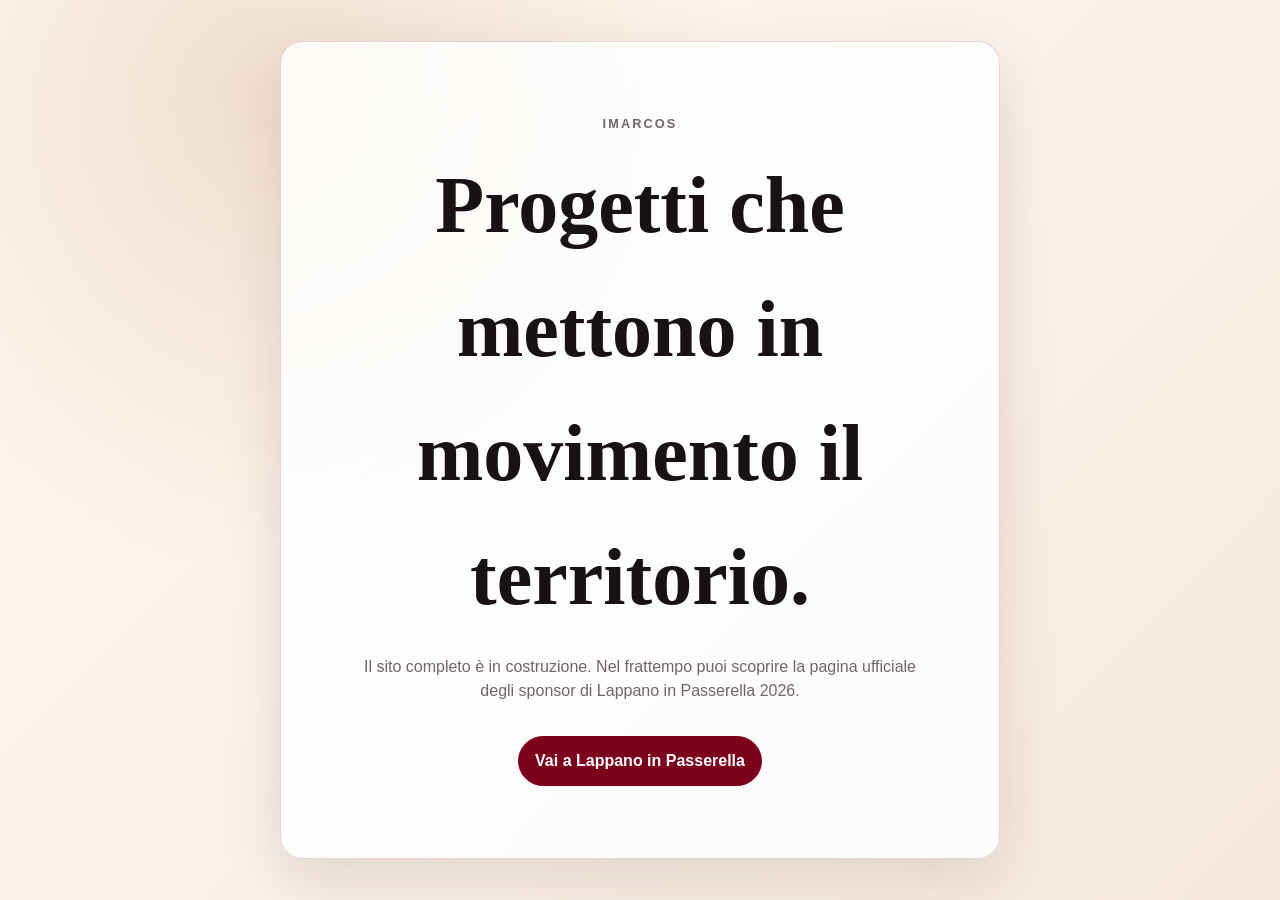
==== index.html @ 754109d4 "Add files via upload Caricamento iniziale sito iMARCOs" ====
<!doctype html>
<html lang="it">
<head>
  <meta charset="utf-8">
  <meta name="viewport" content="width=device-width, initial-scale=1">
  <meta name="theme-color" content="#7b001c">
  <meta name="description" content="iMARCOs - progetti, sport, eventi e territorio.">
  <title>iMARCOs</title>
  <link rel="stylesheet" href="assets/styles.css">
</head>
<body>
  <main class="home-shell">
    <section class="home-card">
      <p class="section-kicker">iMARCOs</p>
      <h1>Progetti che mettono in movimento il territorio.</h1>
      <p>Il sito completo è in costruzione. Nel frattempo puoi scoprire la pagina ufficiale degli sponsor di Lappano in Passerella 2026.</p>
      <a class="button" href="lappano-in-passerella/">Vai a Lappano in Passerella</a>
    </section>
  </main>
</body>
</html>
---- assets/styles.css ----
:root {
  --ink: #171214;
  --paper: #fffaf4;
  --paper-2: #f6eee5;
  --wine: #7b001c;
  --wine-dark: #4f0012;
  --gold: #b97a3f;
  --gold-light: #e2b77e;
  --muted: #6f6668;
  --line: rgba(123, 0, 28, 0.16);
  --shadow: 0 20px 60px rgba(55, 13, 20, 0.12);
  --radius: 22px;
}

* { box-sizing: border-box; }
html { scroll-behavior: smooth; }
body {
  margin: 0;
  color: var(--ink);
  background:
    radial-gradient(circle at 8% 0%, rgba(185, 122, 63, 0.12), transparent 32rem),
    linear-gradient(180deg, #fffdf9 0%, var(--paper) 100%);
  font-family: Arial, Helvetica, sans-serif;
  line-height: 1.55;
  -webkit-font-smoothing: antialiased;
}

a { color: inherit; }
img { max-width: 100%; display: block; }
button, a { -webkit-tap-highlight-color: transparent; }

.skip-link {
  position: absolute;
  left: -9999px;
  top: 0;
}
.skip-link:focus {
  left: 1rem;
  top: 1rem;
  z-index: 100;
  background: #fff;
  padding: .75rem 1rem;
  border-radius: 999px;
}

.site-header {
  position: sticky;
  top: 0;
  z-index: 20;
  backdrop-filter: blur(16px);
  background: rgba(255, 250, 244, 0.86);
  border-bottom: 1px solid var(--line);
}

.nav-wrap {
  width: min(1120px, calc(100% - 2rem));
  margin: 0 auto;
  min-height: 68px;
  display: flex;
  align-items: center;
  justify-content: space-between;
  gap: 1rem;
}

.brand {
  font-family: Georgia, 'Times New Roman', serif;
  font-weight: 700;
  letter-spacing: .02em;
  text-decoration: none;
}

.nav-link {
  color: var(--wine);
  font-weight: 700;
  text-decoration: none;
  border-bottom: 1px solid transparent;
}
.nav-link:hover, .nav-link:focus-visible { border-color: currentColor; }

.hero {
  color: #fff;
  background:
    radial-gradient(circle at 70% 18%, rgba(185, 122, 63, .24), transparent 32rem),
    linear-gradient(135deg, #0d090a 0%, #1b0a0f 58%, #3d0714 100%);
  overflow: hidden;
}

.hero-inner {
  width: min(1120px, calc(100% - 2rem));
  margin: 0 auto;
  padding: clamp(3.5rem, 8vw, 7.5rem) 0 clamp(3rem, 7vw, 6rem);
  display: grid;
  grid-template-columns: minmax(0, 1.05fr) minmax(300px, .95fr);
  gap: clamp(2rem, 5vw, 5rem);
  align-items: center;
}

.eyebrow {
  margin: 0 0 .9rem;
  color: var(--gold-light);
  font-size: .82rem;
  font-weight: 800;
  letter-spacing: .18em;
  text-transform: uppercase;
}

.hero h1 {
  margin: 0;
  font-family: Georgia, 'Times New Roman', serif;
  font-size: clamp(2.7rem, 8vw, 6.6rem);
  line-height: .93;
  letter-spacing: -.035em;
}

.hero-lead {
  max-width: 650px;
  margin: 1.4rem 0 0;
  color: rgba(255,255,255,.84);
  font-size: clamp(1rem, 2vw, 1.22rem);
}

.event-facts {
  margin: 2rem 0 0;
  padding: 0;
  display: flex;
  flex-wrap: wrap;
  gap: .8rem;
  list-style: none;
}
.event-facts li {
  border: 1px solid rgba(226, 183, 126, .38);
  background: rgba(255,255,255,.06);
  border-radius: 999px;
  padding: .65rem .95rem;
  font-weight: 700;
}

.hero-logo-card {
  border: 1px solid rgba(226, 183, 126, .27);
  border-radius: 30px;
  background: rgba(0,0,0,.28);
  box-shadow: 0 35px 90px rgba(0,0,0,.35);
  padding: clamp(1.2rem, 3vw, 2.4rem);
  transform: rotate(1deg);
}
.hero-logo-card img {
  width: 100%;
  border-radius: 14px;
}

.section {
  width: min(1120px, calc(100% - 2rem));
  margin: 0 auto;
  padding: clamp(3.5rem, 8vw, 7rem) 0;
}

.section-kicker {
  margin: 0 0 .55rem;
  color: var(--wine);
  font-size: .8rem;
  font-weight: 800;
  letter-spacing: .16em;
  text-transform: uppercase;
}

.section h2 {
  margin: 0;
  max-width: 850px;
  font-family: Georgia, 'Times New Roman', serif;
  font-size: clamp(2rem, 5vw, 4rem);
  line-height: 1.05;
  letter-spacing: -.025em;
}

.section-intro {
  max-width: 760px;
  margin: 1.15rem 0 0;
  color: var(--muted);
  font-size: 1.08rem;
}

.story-grid {
  display: grid;
  grid-template-columns: 1.15fr .85fr;
  gap: 1.4rem;
  margin-top: 2.2rem;
}

.story-card, .feature-card, .sponsor-card, .cta-card, .home-card {
  background: rgba(255,255,255,.82);
  border: 1px solid var(--line);
  border-radius: var(--radius);
  box-shadow: var(--shadow);
}

.story-card {
  padding: clamp(1.5rem, 4vw, 2.6rem);
}
.story-card p { margin: 0; font-size: 1.08rem; }
.story-card p + p { margin-top: 1rem; }

.feature-list {
  display: grid;
  gap: 1rem;
}
.feature-card { padding: 1.25rem 1.35rem; }
.feature-card strong {
  display: block;
  color: var(--wine);
  margin-bottom: .3rem;
}
.feature-card p { margin: 0; color: var(--muted); }

.sponsor-section {
  background: linear-gradient(180deg, rgba(123,0,28,.035), rgba(185,122,63,.06));
  border-top: 1px solid var(--line);
  border-bottom: 1px solid var(--line);
}

.sponsor-groups { margin-top: 2.3rem; }
.sponsor-group + .sponsor-group { margin-top: 3.2rem; }
.sponsor-group[hidden] { display: none; }
.sponsor-group-title {
  margin: 0 0 1.1rem;
  color: var(--wine-dark);
  font-family: Georgia, 'Times New Roman', serif;
  font-size: 1.55rem;
}

.sponsor-grid {
  display: grid;
  grid-template-columns: repeat(3, minmax(0, 1fr));
  gap: 1rem;
}
.sponsor-grid.featured { grid-template-columns: repeat(2, minmax(0, 1fr)); }

.sponsor-card {
  min-width: 0;
  padding: 1.15rem;
  display: flex;
  flex-direction: column;
  gap: 1rem;
  transition: transform .2s ease, box-shadow .2s ease;
}
.sponsor-card:hover { transform: translateY(-4px); box-shadow: 0 25px 65px rgba(55, 13, 20, .16); }
.sponsor-logo-box {
  min-height: 150px;
  display: grid;
  place-items: center;
  padding: 1.2rem;
  background: #fff;
  border: 1px solid rgba(23,18,20,.08);
  border-radius: 16px;
}
.sponsor-logo-box img {
  max-height: 115px;
  width: auto;
  object-fit: contain;
}
.sponsor-meta { flex: 1; }
.sponsor-meta h3 { margin: 0; font-size: 1.15rem; }
.sponsor-category { margin: .35rem 0 0; color: var(--muted); }
.sponsor-offer {
  margin: .85rem 0 0;
  padding: .75rem .85rem;
  border-radius: 12px;
  background: var(--paper-2);
  color: var(--wine-dark);
  font-weight: 700;
}

.button {
  display: inline-flex;
  align-items: center;
  justify-content: center;
  gap: .45rem;
  min-height: 46px;
  padding: .72rem 1rem;
  border-radius: 999px;
  background: var(--wine);
  color: #fff;
  text-decoration: none;
  font-weight: 800;
  border: 1px solid var(--wine);
}
.button:hover, .button:focus-visible { background: var(--wine-dark); }
.button.secondary {
  background: transparent;
  color: var(--wine);
}
.button.secondary:hover, .button.secondary:focus-visible { background: rgba(123,0,28,.06); }

.empty-state {
  padding: clamp(2rem, 5vw, 4rem);
  text-align: center;
  border: 1px dashed rgba(123,0,28,.28);
  border-radius: var(--radius);
  background: rgba(255,255,255,.68);
}
.empty-state h3 { margin: 0; font-family: Georgia, 'Times New Roman', serif; font-size: 1.7rem; }
.empty-state p { max-width: 620px; margin: .7rem auto 0; color: var(--muted); }

.cta-card {
  padding: clamp(1.8rem, 5vw, 4rem);
  color: #fff;
  background:
    radial-gradient(circle at 85% 10%, rgba(226,183,126,.25), transparent 20rem),
    linear-gradient(135deg, var(--wine-dark), var(--wine));
  display: grid;
  grid-template-columns: 1fr auto;
  align-items: center;
  gap: 2rem;
}
.cta-card h2 { font-size: clamp(1.8rem, 4.5vw, 3.4rem); }
.cta-card p { margin: .8rem 0 0; color: rgba(255,255,255,.82); max-width: 680px; }
.cta-card .button { background: #fff; color: var(--wine); border-color: #fff; white-space: nowrap; }

.site-footer {
  padding: 2.4rem 1rem;
  color: var(--muted);
  text-align: center;
  border-top: 1px solid var(--line);
}
.site-footer p { margin: .25rem 0; }

.home-shell {
  min-height: 100vh;
  display: grid;
  place-items: center;
  padding: 2rem;
  background:
    radial-gradient(circle at 20% 10%, rgba(185,122,63,.19), transparent 30rem),
    linear-gradient(135deg, #fffaf4, #f5e9de);
}
.home-card {
  width: min(720px, 100%);
  padding: clamp(2rem, 6vw, 4.5rem);
  text-align: center;
}
.home-card h1 {
  margin: 0;
  font-family: Georgia, 'Times New Roman', serif;
  font-size: clamp(2.8rem, 10vw, 5rem);
}
.home-card p { color: var(--muted); }
.home-card .button { margin-top: 1rem; }

@media (max-width: 850px) {
  .hero-inner, .story-grid, .cta-card { grid-template-columns: 1fr; }
  .hero-logo-card { max-width: 660px; transform: none; }
  .sponsor-grid, .sponsor-grid.featured { grid-template-columns: repeat(2, minmax(0, 1fr)); }
  .cta-card .button { justify-self: start; }
}

@media (max-width: 560px) {
  .nav-wrap { min-height: 60px; }
  .hero-inner { width: min(100% - 1.25rem, 1120px); }
  .section { width: min(100% - 1.25rem, 1120px); }
  .event-facts { display: grid; }
  .event-facts li { border-radius: 14px; }
  .sponsor-grid, .sponsor-grid.featured { grid-template-columns: 1fr; }
  .sponsor-logo-box { min-height: 130px; }
}

@media (prefers-reduced-motion: reduce) {
  html { scroll-behavior: auto; }
  *, *::before, *::after { transition-duration: .01ms !important; animation-duration: .01ms !important; }
}
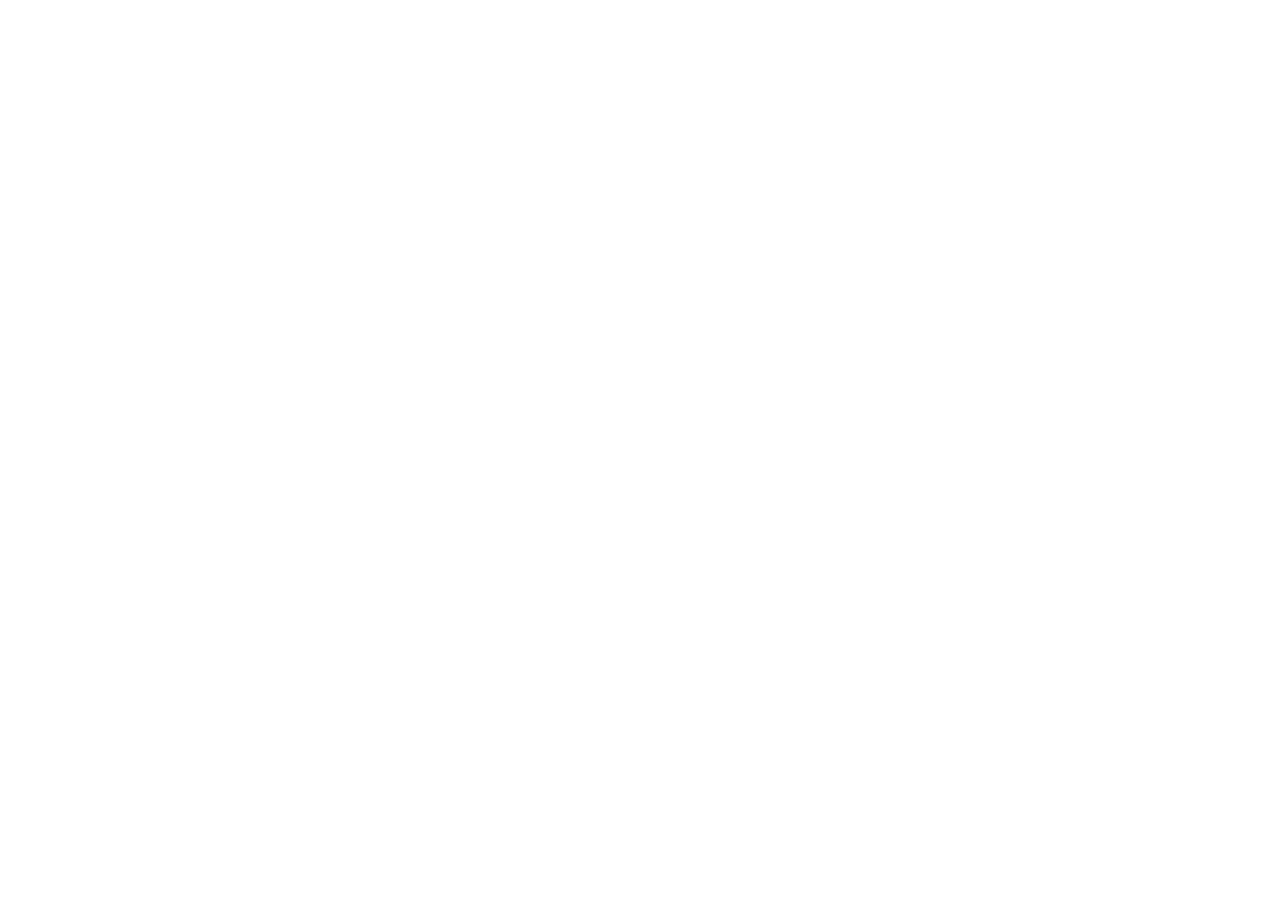
==== commit aeda26d2: "Add files via upload Separa Lappano da iMARCOs e aggiorna gestione sponsor" ====
--- a/index.html
+++ b/index.html
@@ -3,19 +3,12 @@
 <head>
   <meta charset="utf-8">
   <meta name="viewport" content="width=device-width, initial-scale=1">
-  <meta name="theme-color" content="#7b001c">
-  <meta name="description" content="iMARCOs - progetti, sport, eventi e territorio.">
-  <title>iMARCOs</title>
-  <link rel="stylesheet" href="assets/styles.css">
+  <meta name="robots" content="noindex, nofollow, noarchive">
+  <meta name="theme-color" content="#ffffff">
+  <title>imarcos.it</title>
+  <style>
+    html, body { width: 100%; min-height: 100%; margin: 0; background: #fff; }
+  </style>
 </head>
-<body>
-  <main class="home-shell">
-    <section class="home-card">
-      <p class="section-kicker">iMARCOs</p>
-      <h1>Progetti che mettono in movimento il territorio.</h1>
-      <p>Il sito completo è in costruzione. Nel frattempo puoi scoprire la pagina ufficiale degli sponsor di Lappano in Passerella 2026.</p>
-      <a class="button" href="lappano-in-passerella/">Vai a Lappano in Passerella</a>
-    </section>
-  </main>
-</body>
+<body aria-hidden="true"></body>
 </html>
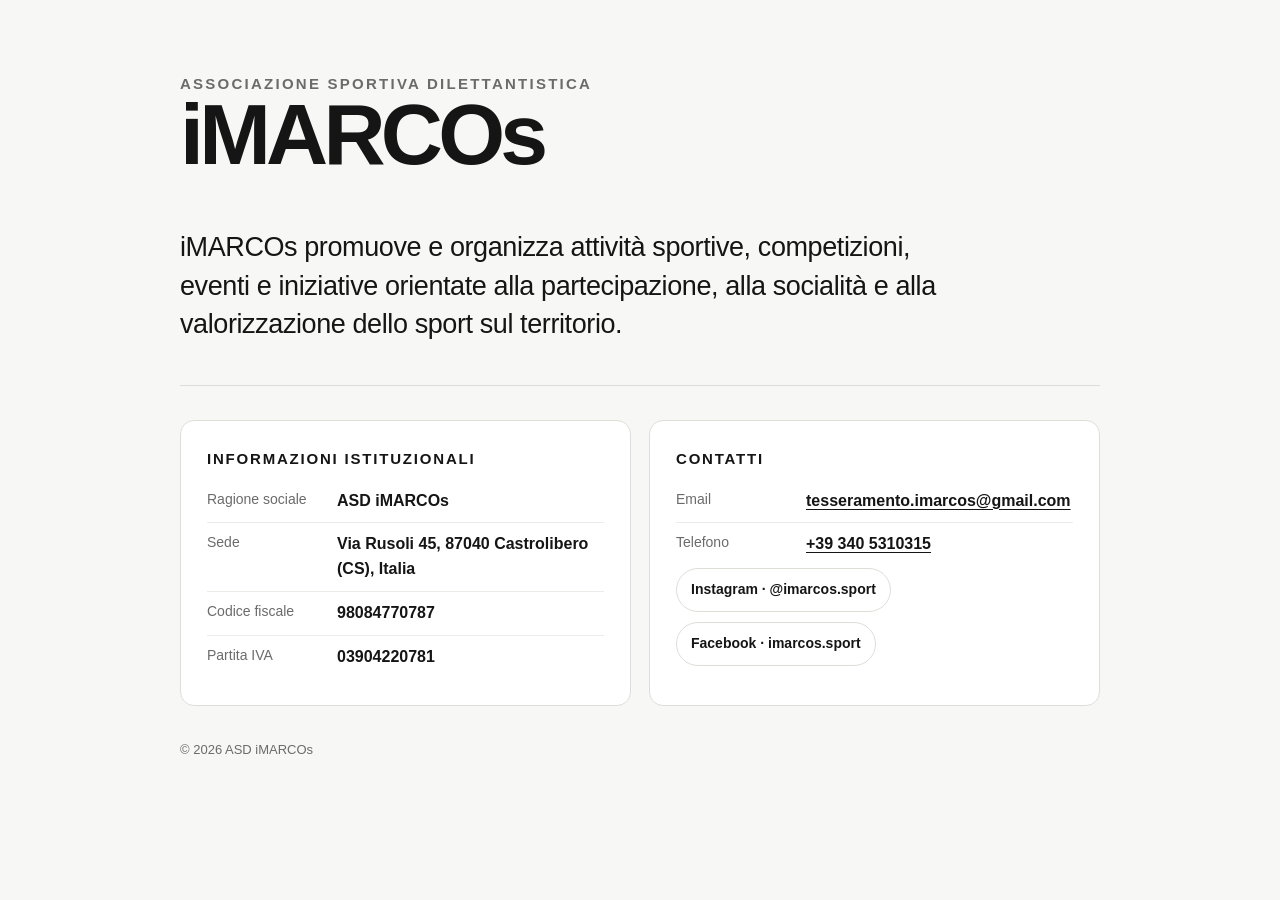
==== commit 930e1fa6: "Aggiunge homepage istituzionale iMARCOs" ====
--- a/index.html
+++ b/index.html
@@ -3,12 +3,187 @@
 <head>
   <meta charset="utf-8">
   <meta name="viewport" content="width=device-width, initial-scale=1">
-  <meta name="robots" content="noindex, nofollow, noarchive">
-  <meta name="theme-color" content="#ffffff">
-  <title>imarcos.it</title>
+  <meta name="theme-color" content="#f7f7f5">
+  <meta name="description" content="Sito istituzionale di ASD iMARCOs, associazione sportiva dilettantistica con sede a Castrolibero (CS).">
+  <title>iMARCOs | Associazione Sportiva Dilettantistica</title>
   <style>
-    html, body { width: 100%; min-height: 100%; margin: 0; background: #fff; }
+    :root {
+      --ink: #151515;
+      --muted: #6b6b6b;
+      --line: #deded9;
+      --bg: #f7f7f5;
+      --card: #ffffff;
+      --accent: #111111;
+    }
+    * { box-sizing: border-box; }
+    html { scroll-behavior: smooth; }
+    body {
+      margin: 0;
+      min-height: 100vh;
+      background: var(--bg);
+      color: var(--ink);
+      font-family: Arial, Helvetica, sans-serif;
+      line-height: 1.55;
+    }
+    main {
+      width: min(920px, calc(100% - 36px));
+      margin: 0 auto;
+      padding: 72px 0 56px;
+    }
+    .brand {
+      margin: 0 0 10px;
+      font-size: clamp(46px, 9vw, 86px);
+      line-height: .92;
+      letter-spacing: -0.055em;
+      font-weight: 800;
+    }
+    .eyebrow {
+      margin: 0;
+      font-size: 15px;
+      letter-spacing: .15em;
+      text-transform: uppercase;
+      color: var(--muted);
+      font-weight: 700;
+    }
+    .intro {
+      margin: 54px 0 42px;
+      max-width: 760px;
+      font-size: clamp(20px, 3vw, 27px);
+      line-height: 1.42;
+      letter-spacing: -0.015em;
+    }
+    .rule {
+      height: 1px;
+      background: var(--line);
+      margin: 0 0 34px;
+    }
+    .grid {
+      display: grid;
+      grid-template-columns: 1fr 1fr;
+      gap: 18px;
+    }
+    .card {
+      background: var(--card);
+      border: 1px solid var(--line);
+      border-radius: 14px;
+      padding: 26px;
+    }
+    .card h2 {
+      margin: 0 0 18px;
+      font-size: 15px;
+      text-transform: uppercase;
+      letter-spacing: .12em;
+    }
+    dl { margin: 0; }
+    .row {
+      display: grid;
+      grid-template-columns: 118px 1fr;
+      gap: 12px;
+      padding: 9px 0;
+      border-top: 1px solid #ecece8;
+    }
+    .row:first-child { border-top: 0; padding-top: 0; }
+    dt { color: var(--muted); font-size: 14px; }
+    dd { margin: 0; font-weight: 600; overflow-wrap: anywhere; }
+    a {
+      color: var(--ink);
+      text-decoration-thickness: 1px;
+      text-underline-offset: 3px;
+    }
+    .socials {
+      display: flex;
+      flex-wrap: wrap;
+      gap: 10px;
+      margin-top: 2px;
+    }
+    .socials a {
+      display: inline-block;
+      padding: 10px 14px;
+      border: 1px solid var(--line);
+      border-radius: 999px;
+      text-decoration: none;
+      font-weight: 700;
+      font-size: 14px;
+    }
+    footer {
+      margin-top: 34px;
+      color: var(--muted);
+      font-size: 13px;
+    }
+    @media (max-width: 700px) {
+      main { padding-top: 46px; }
+      .intro { margin-top: 38px; }
+      .grid { grid-template-columns: 1fr; }
+      .row { grid-template-columns: 1fr; gap: 2px; }
+      .card { padding: 22px; }
+    }
   </style>
+  <script type="application/ld+json">
+  {
+    "@context": "https://schema.org",
+    "@type": "SportsOrganization",
+    "name": "ASD iMARCOs",
+    "alternateName": "iMARCOs",
+    "url": "https://imarcos.it/",
+    "email": "tesseramento.imarcos@gmail.com",
+    "telephone": "+393405310315",
+    "taxID": "98084770787",
+    "vatID": "IT03904220781",
+    "address": {
+      "@type": "PostalAddress",
+      "streetAddress": "Via Rusoli 45",
+      "postalCode": "87040",
+      "addressLocality": "Castrolibero",
+      "addressRegion": "CS",
+      "addressCountry": "IT"
+    },
+    "sameAs": [
+      "https://www.instagram.com/imarcos.sport/",
+      "https://www.facebook.com/imarcos.sport/"
+    ]
+  }
+  </script>
 </head>
-<body aria-hidden="true"></body>
+<body>
+  <main>
+    <header>
+      <p class="eyebrow">Associazione Sportiva Dilettantistica</p>
+      <h1 class="brand">iMARCOs</h1>
+    </header>
+
+    <p class="intro">
+      iMARCOs promuove e organizza attività sportive, competizioni, eventi e iniziative orientate alla partecipazione, alla socialità e alla valorizzazione dello sport sul territorio.
+    </p>
+
+    <div class="rule" aria-hidden="true"></div>
+
+    <section class="grid" aria-label="Informazioni istituzionali e contatti">
+      <div class="card">
+        <h2>Informazioni istituzionali</h2>
+        <dl>
+          <div class="row"><dt>Ragione sociale</dt><dd>ASD iMARCOs</dd></div>
+          <div class="row"><dt>Sede</dt><dd>Via Rusoli 45, 87040 Castrolibero (CS), Italia</dd></div>
+          <div class="row"><dt>Codice fiscale</dt><dd>98084770787</dd></div>
+          <div class="row"><dt>Partita IVA</dt><dd>03904220781</dd></div>
+        </dl>
+      </div>
+
+      <div class="card">
+        <h2>Contatti</h2>
+        <dl>
+          <div class="row"><dt>Email</dt><dd><a href="mailto:tesseramento.imarcos@gmail.com">tesseramento.imarcos@gmail.com</a></dd></div>
+          <div class="row"><dt>Telefono</dt><dd><a href="tel:+393405310315">+39 340 5310315</a></dd></div>
+        </dl>
+        <div class="socials" aria-label="Social media">
+          <a href="https://www.instagram.com/imarcos.sport/" target="_blank" rel="noopener noreferrer">Instagram · @imarcos.sport</a>
+          <a href="https://www.facebook.com/imarcos.sport/" target="_blank" rel="noopener noreferrer">Facebook · imarcos.sport</a>
+        </div>
+      </div>
+    </section>
+
+    <footer>
+      <p>© 2026 ASD iMARCOs</p>
+    </footer>
+  </main>
+</body>
 </html>
